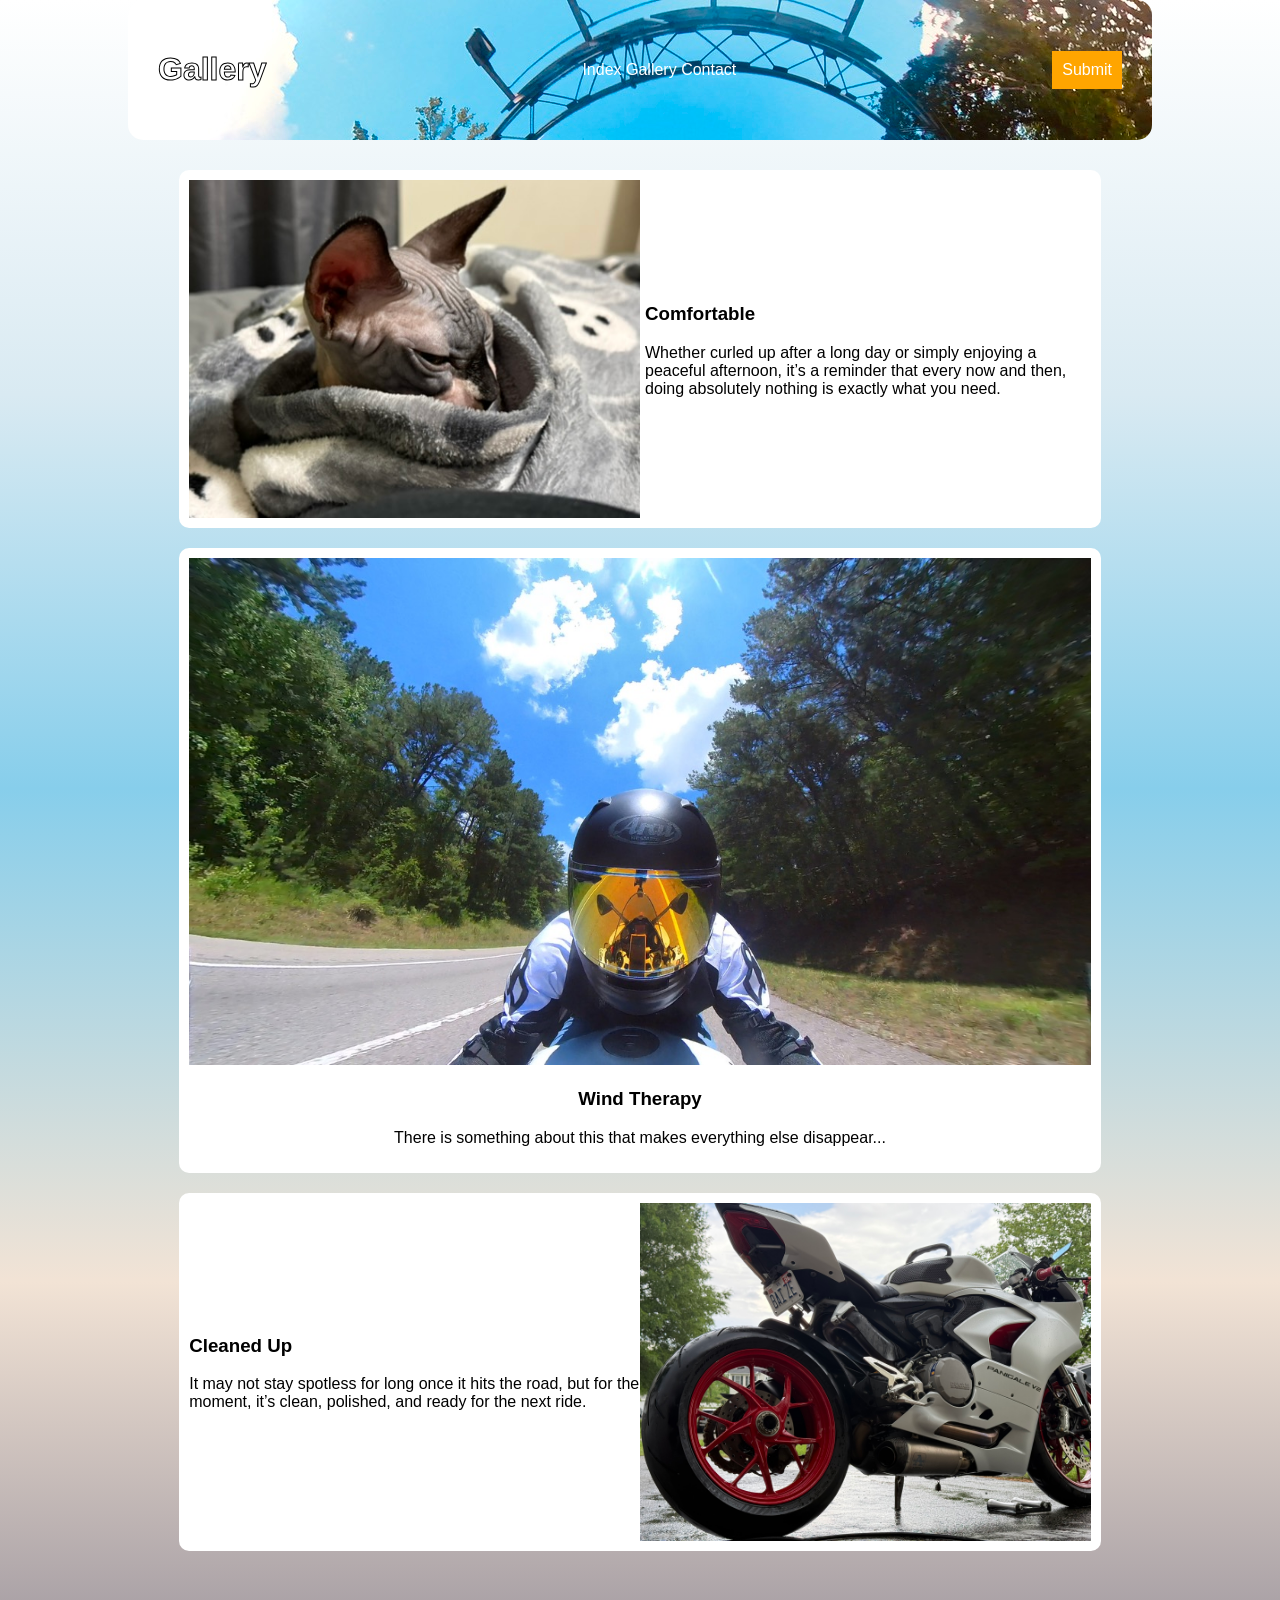
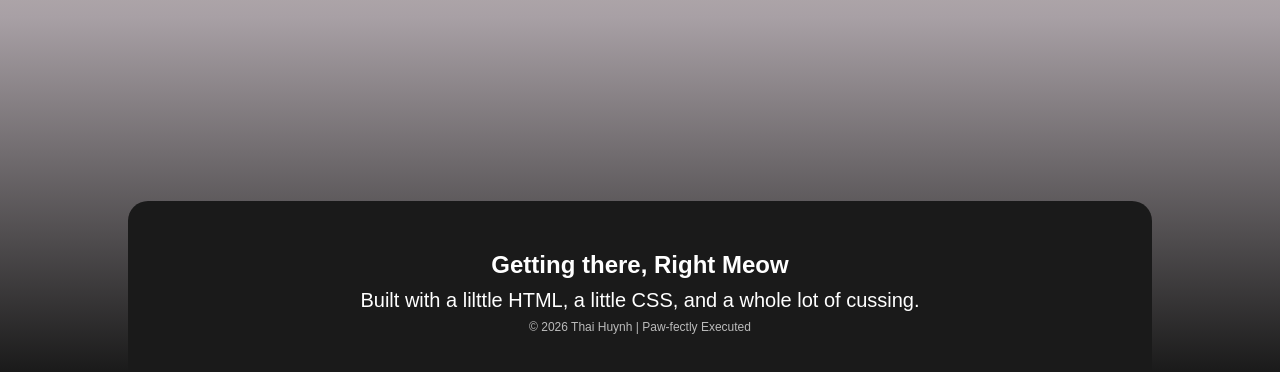
==== myBlog/gallery.html @ 32a13eac "Add files via upload" ====
<!DOCTYPE html>
<html lang="en">
<head>
    <meta charset="UTF-8">
    <meta name="viewport" content="width=device-width, initial-scale=1.0">
    <title>Document</title>
    <link rel="stylesheet" href="home.css">
</head>
<body>
        <header class="site-init">
        <div class="navigation">
            <h1>Gallery</h1><!--C1-->
            <nav><!--C2-->
                <a href="home.html">Index</a>
                <a href="gallery.html">Gallery</a>
                <a href="contact.html">Contact</a>
            </nav>
            
            <a class="menu-sub">Submit</a>
        </div>
    </header>
    <main class="container">
        <div class="blog-container">
            <article class="art1">
                <img src="ezma.jpeg" alt="relaxing">
                    <div class="arttext1">
                        <h3>Comfortable</h3>
                        <p>Whether curled up after a long day or simply enjoying a peaceful afternoon, it’s a reminder that every now and then, doing absolutely nothing is exactly what you need.
                        </p>
                    </div>
            </article>
            <article class="art2">
                <img src="img2.jpeg" alt="Some Fun">
                    <div class="arttext2">
                        <h3 style="text-align: center;">Wind Therapy

                        </h3>
                            <p style="text-align: center;">There is something about this that makes everything else disappear...
                            </p>
                    </div>        
            </article>
            <article class="art3">
                    <div class="arttext3">
                        <h3>Cleaned Up</h3>
                        <p>It may not stay spotless for long once it hits the road, but for the moment, it’s clean, polished, and ready for the next ride.</p>
                    </div>
                    <img src="img3.jpeg" alt="clean motorcycle">
            </article>
        </div>
    </main>
        <footer>
        <h2>Getting there, Right Meow</h2>
        <p>Built with a lilttle HTML, a little CSS, and a whole lot of cussing.</p>
        <p class="copyright">
            &copy; 2026 Thai Huynh | Paw-fectly Executed
        </p>
    </footer>
</body>
</html>
---- myBlog/home.css ----
/*global*/
*{
    box-sizing: border-box;
}

body{
    font-family: Arial;
    width: 80%;
    margin: auto;
    background: linear-gradient(
        to bottom,
        #ffffff 0%,
        #d9eaf2 20%,
        #87ceeb 40%,
        #f2e3d5 65%,
        #a8a0a5 82%,
        #1a1a1a 100%
    );
    color: black;
    background-repeat: no-repeat;
    background-size: 100% 100%;

}
nav{
    text-align: center;
}
a{
    color: white;
    text-decoration: none;
    -webkit-text-stroke: 0px;
}
img{
    max-width: 100%;
    height: auto;
}
footer{
    text-align: center;
    font-size: 20px;
}
/*header*/
.site-init{
    background-image: url("background.jpeg");
    color: white;
    -webkit-text-stroke: 1px black;
    padding: 30px;
    border-radius: 15px;
}
h1{
    text-align: center;
}
.menu-sub{
    display: block;
    text-align: center;
    background-color: orange;
    padding: 10px;
}
.navigation{
    display: flex;
    justify-content: space-between;
    align-items: center;
}
.container{
    width: 90%;
    max-width: 1200px;
    margin: 0 auto;
    box-sizing: border-box;
    margin-left: auto;
    margin-right: auto;
    margin-top: 30px;
}
/*main*/
.lg-text{
    font-size: 50px;
    font-weight: bold;
    text-align: center;
}
.sub-line{
    font-size: 40px;
    text-align: center;
    font-weight: bold;
}
.sm-text{
    font-size: 14px;
    color: black;
}
.intro{
    font-size: 14px;
    color: black;
    text-indent: 40px;
}
/*gallery*/
.blog-container{
    display: flex;
    flex-direction: column;
    gap: 20px;
}
.art1{
    width: 100%;
    max-width: 100%;
    overflow: hidden;
    box-sizing: border-box;
    align-items: center;
    display: flex;
    border: 2px white;
    padding: 10px;
}
.art1 img{
    width: 50%;
    height: 50%;
    object-fit: cover;
}
.arttext1{
    margin-left: 5px;
    flex: 1;
}
.art2{
    width: fit-content;
    align-self: center;
}
.art3{
    width: 100%;
    max-width: 100%;
    overflow: hidden;
    box-sizing: border-box;
    align-items: center;
    display: flex;
    border: 2px white;
    padding: 10px;
}
.art3 img{
    width: 50%;
    height: 50%;
    object-fit: cover;
}
article{
    background-color: white;
    padding: 10px;
    border-width: auto;
    border-radius: 10px;
}
footer{
    background-color: #1a1a1a;
    color: white;
    text-align: center;
    padding: 30px;
    margin-top: 250px;
    border-radius: 20px 20px 0 0;

}
footer h2{
    font-size: 24px;
    margin-bottom: 10px;
}
footer p{
    margin: 8px;
}
.copyright{
    font-size: 12px;
    opacity: 0.7;
}
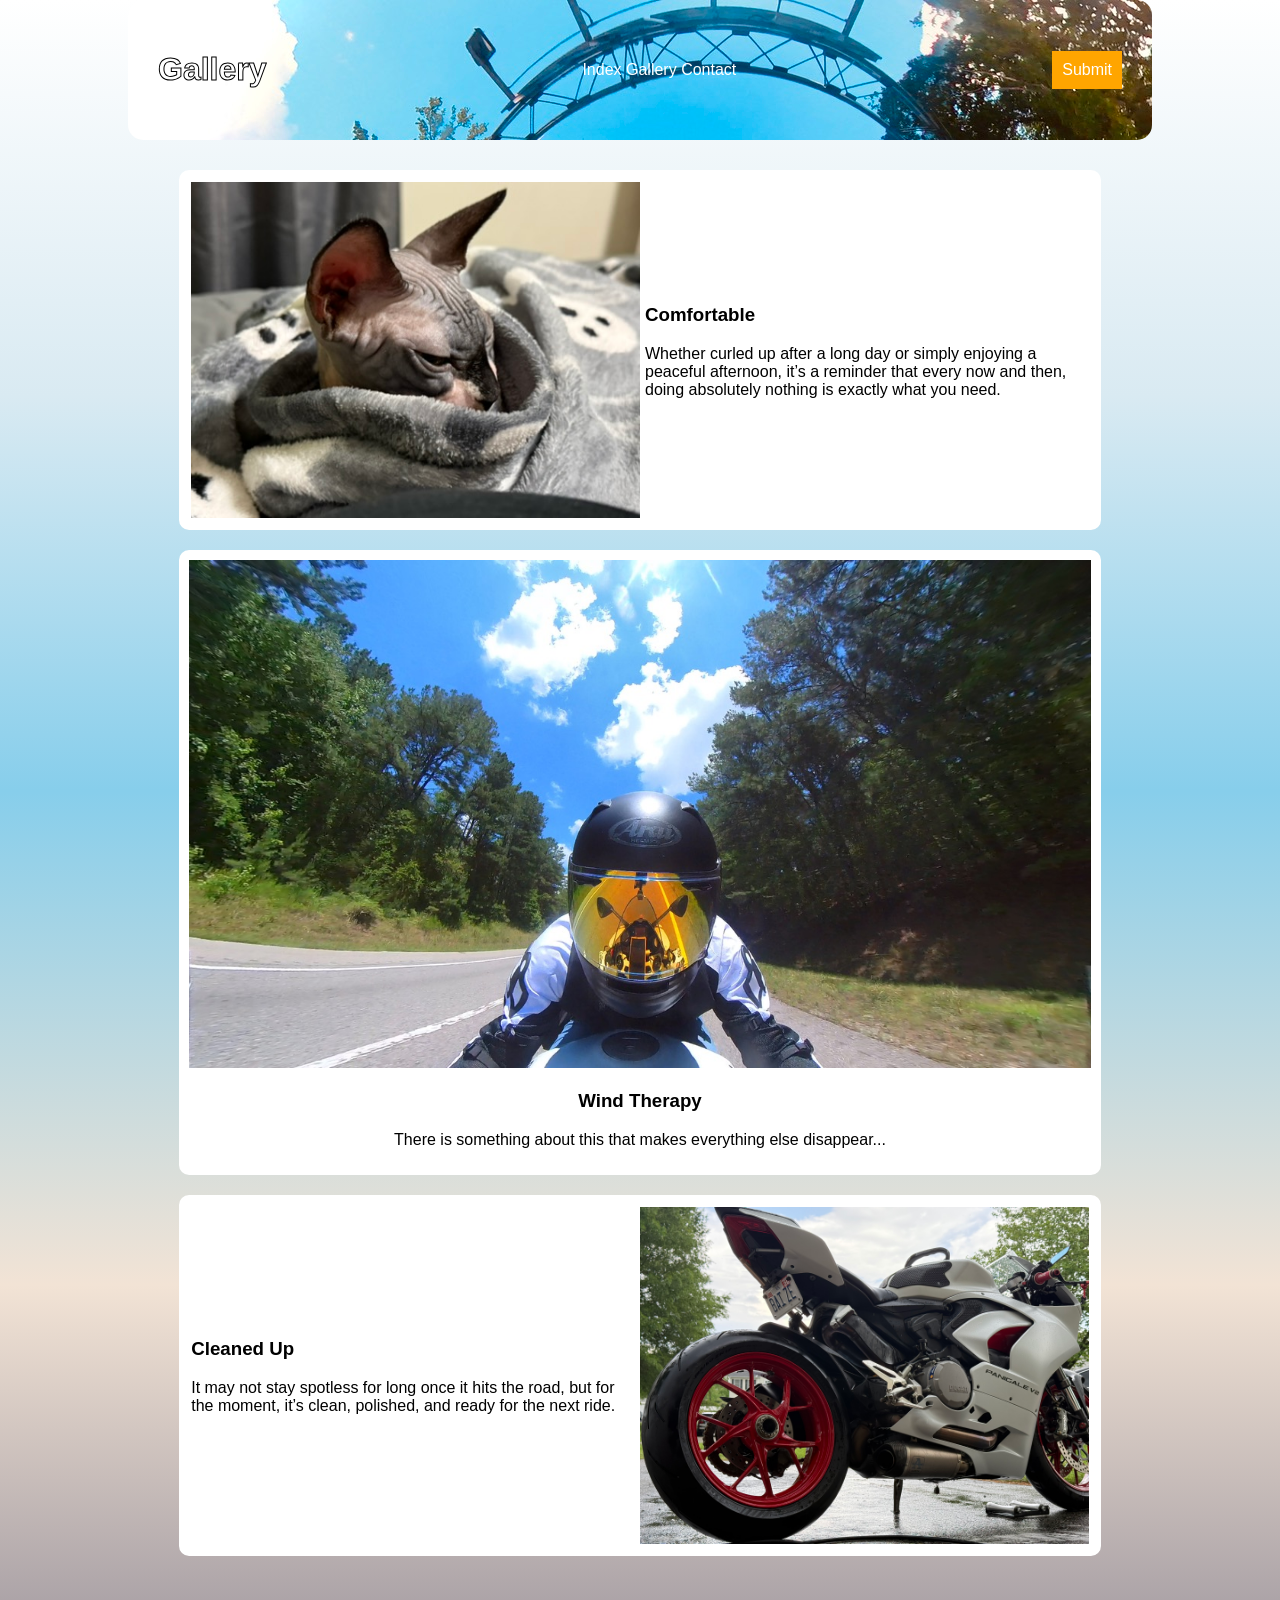
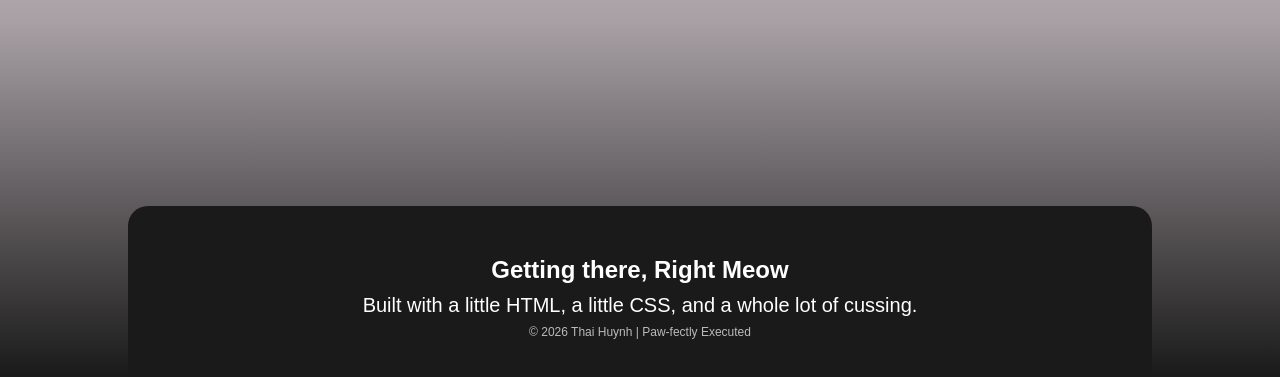
==== commit 31d61192: "Add files via upload" ====
--- a/myBlog/gallery.html
+++ b/myBlog/gallery.html
@@ -50,7 +50,7 @@
     </main>
         <footer>
         <h2>Getting there, Right Meow</h2>
-        <p>Built with a lilttle HTML, a little CSS, and a whole lot of cussing.</p>
+        <p>Built with a little HTML, a little CSS, and a whole lot of cussing.</p>
         <p class="copyright">
             &copy; 2026 Thai Huynh | Paw-fectly Executed
         </p>
--- a/myBlog/home.css
+++ b/myBlog/home.css
@@ -62,11 +62,7 @@
 .container{
     width: 90%;
     max-width: 1200px;
-    margin: 0 auto;
-    box-sizing: border-box;
-    margin-left: auto;
-    margin-right: auto;
-    margin-top: 30px;
+    margin: 30px auto 0;
 }
 /*main*/
 .lg-text{
@@ -101,7 +97,7 @@
     box-sizing: border-box;
     align-items: center;
     display: flex;
-    border: 2px white;
+    border: 2px solid white;
     padding: 10px;
 }
 .art1 img{
@@ -124,12 +120,12 @@
     box-sizing: border-box;
     align-items: center;
     display: flex;
-    border: 2px white;
+    border: 2px solid white;
     padding: 10px;
 }
 .art3 img{
     width: 50%;
-    height: 50%;
+    height: auto;
     object-fit: cover;
 }
 article{
@@ -137,6 +133,41 @@
     padding: 10px;
     border-width: auto;
     border-radius: 10px;
+}
+/*contact*/
+.subForm{
+    border-radius: 10px;
+    background-color: rgb(255, 255, 255);
+    padding: 10px;
+    margin: 10px;
+}
+.input-control{
+    display: flex;
+    flex-direction: row;
+    margin-bottom: 20px;
+}
+.input-control label{
+    display: flex;
+    text-align: center;
+    align-items: center;
+    width: 15%;
+}
+.input-control input,
+.input-control textarea{
+    width: 80%;
+    border-radius: 5px;
+    padding: 5px;    
+}
+.btn-control{
+    display: flex;
+    flex-direction: column;
+    align-items: center;
+    margin: 0 auto;
+    border: none;
+    padding: 10px;
+    background-color: aqua;
+    color: bisque;
+
 }
 footer{
     background-color: #1a1a1a;
